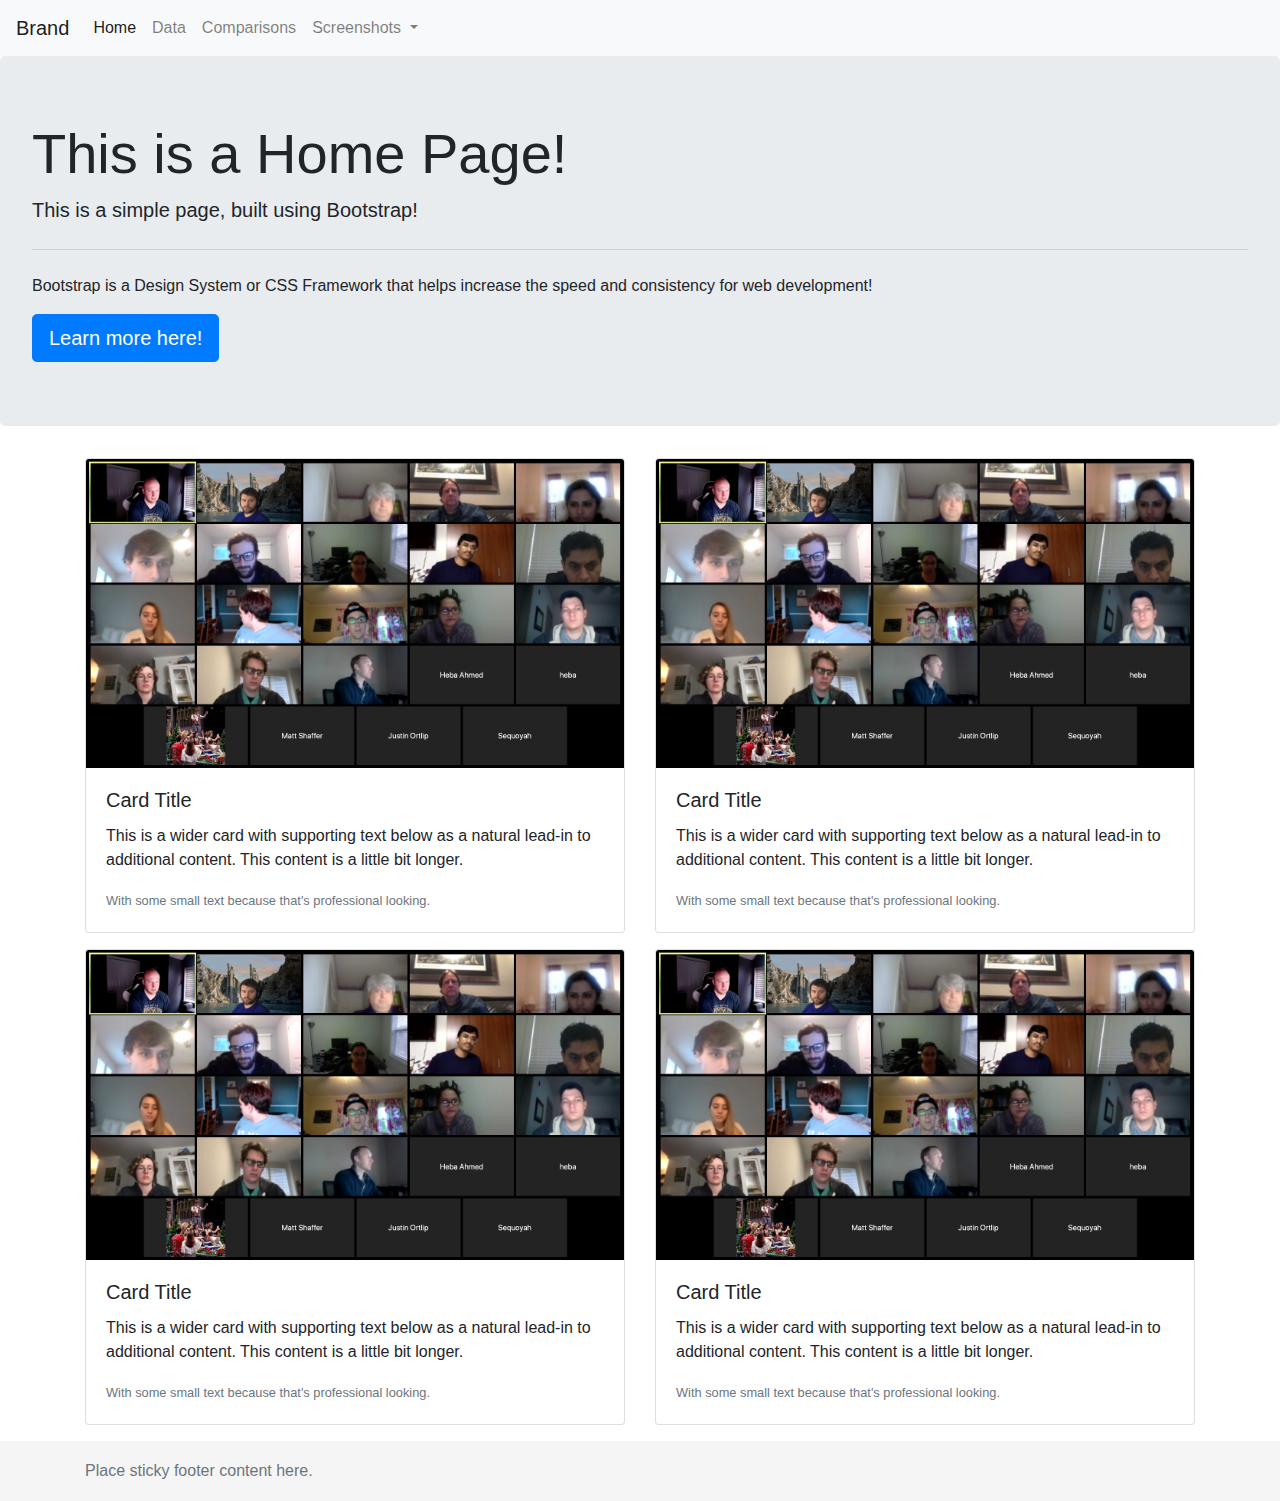
==== comparisons.html @ 61d9c92e "initial commit" ====
<!DOCTYPE html>
<html lang="en">
<head>
	<meta charset="UTF-8">
	<meta name="viewport" content="width=device-width, initial-scale=1.0">
	<!-- The title determines the content in the tab of your browser -->
	<title>My Page</title>
	<!-- This is the link to the Bootstrap CSS, this is placed above my custom CSS so my custom css will load after the bootstrap css -->
	<link rel="stylesheet" href="https://stackpath.bootstrapcdn.com/bootstrap/4.4.1/css/bootstrap.min.css" integrity="sha384-Vkoo8x4CGsO3+Hhxv8T/Q5PaXtkKtu6ug5TOeNV6gBiFeWPGFN9MuhOf23Q9Ifjh" crossorigin="anonymous">
	<link rel="stylesheet" href="assets/styles/style.css">
</head>
<body>
	<!-- This is the basic Bootstrap Navbar component with some custom information in there -->
	<nav class="navbar navbar-expand-lg navbar-light bg-light">
		<a class="navbar-brand" href="index.html">
			Brand
		</a>
		<!-- In Bootstrap they have functionality built into the navbar-toggler that allows for a responsive nav menu  -->
		<button class="navbar-toggler" type="button" data-toggle="collapse" data-target="#navbarSupportedContent" aria-controls="navbarSupportedContent" aria-expanded="false" aria-label="Toggle navigation">
			<span class="navbar-toggler-icon"></span>
		</button>

		<div class="collapse navbar-collapse" id="navbarSupportedContent">
			<ul class="navbar-nav mr-auto">
				<li class="nav-item active">
					<a class="nav-link" href="landing_page.html">Home</a>
				</li>
				<li class="nav-item">
					<a class="nav-link" href="data.html">Data</a>
				</li>
				<li class="nav-item">
					<a class="nav-link" href="comparisons.html">Comparisons</a>
				</li>
				<!-- Bootstrap does not use a select and option element combination to handle dropdowns, they rely on JavaScript to do the heavy lifting -->
				<li class="nav-item dropdown">
					<a class="nav-link dropdown-toggle" href="#" id="navbarDropdown" role="button" data-toggle="dropdown" aria-haspopup="true" aria-expanded="false">
						Screenshots
					</a>
					<div class="dropdown-menu" aria-labelledby="navbarDropdown">
						<a class="dropdown-item" href="image_pages/one.html">One</a>
						<a class="dropdown-item" href="image_pages/two.html">Two</a>
						<a class="dropdown-item" href="image_pages/three.html">Three</a>
						<a class="dropdown-item" href="image_pages/four.html">Four</a>
					</div>
				</li>
			</ul>
		</div>
	</nav>
	<!--
		This is the Bootstrap Jumbotron Component, I do not have this in the section with the container class because the container class includes margin and I think that full width headers look good.
	-->
	<div class="jumbotron">
		<h1 class="display-4">This is a Home Page!</h1>
		<p class="lead">This is a simple page, built using Bootstrap!</p>
		<hr class="my-4">
		<p>Bootstrap is a Design System or CSS Framework that helps increase the speed and consistency for web development!</p>
		<a class="btn btn-primary btn-lg" href="https://getbootstrap.com" role="button">Learn more here!</a>
	</div>
	<!-- All of the content in this container will have margin, this also initializes the Bootstrap Grid -->
	<section class="container">
		<!-- Lets say I want a grid of four cards, 2 by 2 on medium-large screens but on small screens one on top of the other -->
		<div class="row">
			<div class="col-md-6">
				<!-- Reusing the same card from above -->
				<div class="card mb-3">
					<img src="assets/images/class.png" class="card-img-top" alt="The Class">
					<div class="card-body">
						<h5 class="card-title">Card Title</h5>
						<p class="card-text">This is a wider card with supporting text below as a natural lead-in to additional content. This content is a little bit longer.</p>
						<p class="card-text"><small class="text-muted">With some small text because that's professional looking.</small></p>
					</div>
				</div>
			</div>
			<div class="col-md-6">
				<!-- Reusing the same card from above -->
				<div class="card mb-3">
					<img src="assets/images/class.png" class="card-img-top" alt="The Class">
					<div class="card-body">
						<h5 class="card-title">Card Title</h5>
						<p class="card-text">This is a wider card with supporting text below as a natural lead-in to additional content. This content is a little bit longer.</p>
						<p class="card-text"><small class="text-muted">With some small text because that's professional looking.</small></p>
					</div>
				</div>
			</div>
		</div>
		<div class="row">
			<div class="col-md-6">
				<!-- Reusing the same card from above -->
				<div class="card mb-3">
					<img src="assets/images/class.png" class="card-img-top" alt="The Class">
					<div class="card-body">
						<h5 class="card-title">Card Title</h5>
						<p class="card-text">This is a wider card with supporting text below as a natural lead-in to additional content. This content is a little bit longer.</p>
						<p class="card-text"><small class="text-muted">With some small text because that's professional looking.</small></p>
					</div>
				</div>
			</div>
			<div class="col-md-6">
				<!-- Reusing the same card from above -->
				<div class="card mb-3">
					<img src="assets/images/class.png" class="card-img-top" alt="The Class">
					<div class="card-body">
						<h5 class="card-title">Card Title</h5>
						<p class="card-text">This is a wider card with supporting text below as a natural lead-in to additional content. This content is a little bit longer.</p>
						<p class="card-text"><small class="text-muted">With some small text because that's professional looking.</small></p>
					</div>
				</div>
			</div>
		</div>
	</section>


	<!-- FOOTER SECTION -->
	<footer class="footer">
      <div class="container">
        <span class="text-muted">Place sticky footer content here.</span>
      </div>
    </footer>
	<!-- END FOOTER SECTION -->

	<!--
		This is where I place my script tags, this is very similar to the link tags we have in the <head> section. The reason we place these at the bottom of the body is twofold:
			1. We want our HTML to load before our JS for page performance reasons
			2. We want our JS to load after HTML in order to make sure any JS attached to DOM elements can find those on the DOM
			Resource: https://faqs.skillcrush.com/article/176-where-should-js-script-tags-be-linked-in-html-documents
	-->
	<!-- This is a link to the external minified jQuery library which Bootstrap leverages for interactive elements, documentation: https://jquery.com/ -->
	<script src="https://code.jquery.com/jquery-3.4.1.slim.min.js" integrity="sha384-J6qa4849blE2+poT4WnyKhv5vZF5SrPo0iEjwBvKU7imGFAV0wwj1yYfoRSJoZ+n" crossorigin="anonymous"></script>
	<!-- This is a link to the external Popper.js library which Bootstrap leverages for interactive elements, documentation: https://popper.js.org/ -->
	<script src="https://cdn.jsdelivr.net/npm/popper.js@1.16.0/dist/umd/popper.min.js" integrity="sha384-Q6E9RHvbIyZFJoft+2mJbHaEWldlvI9IOYy5n3zV9zzTtmI3UksdQRVvoxMfooAo" crossorigin="anonymous"></script>
	<!-- This is a link to the Bootstrap JS library, that Bootstrap has written to use with some of their interactive componenets -->
	<script src="https://stackpath.bootstrapcdn.com/bootstrap/4.4.1/js/bootstrap.min.js" integrity="sha384-wfSDF2E50Y2D1uUdj0O3uMBJnjuUD4Ih7YwaYd1iqfktj0Uod8GCExl3Og8ifwB6" crossorigin="anonymous"></script>
</body>
</html>
---- assets/styles/style.css ----
/* FOOTER STYLES */

.footer {
    width: 100%;
    height: 60px;
    line-height: 60px;
    background-color: #f5f5f5;
}
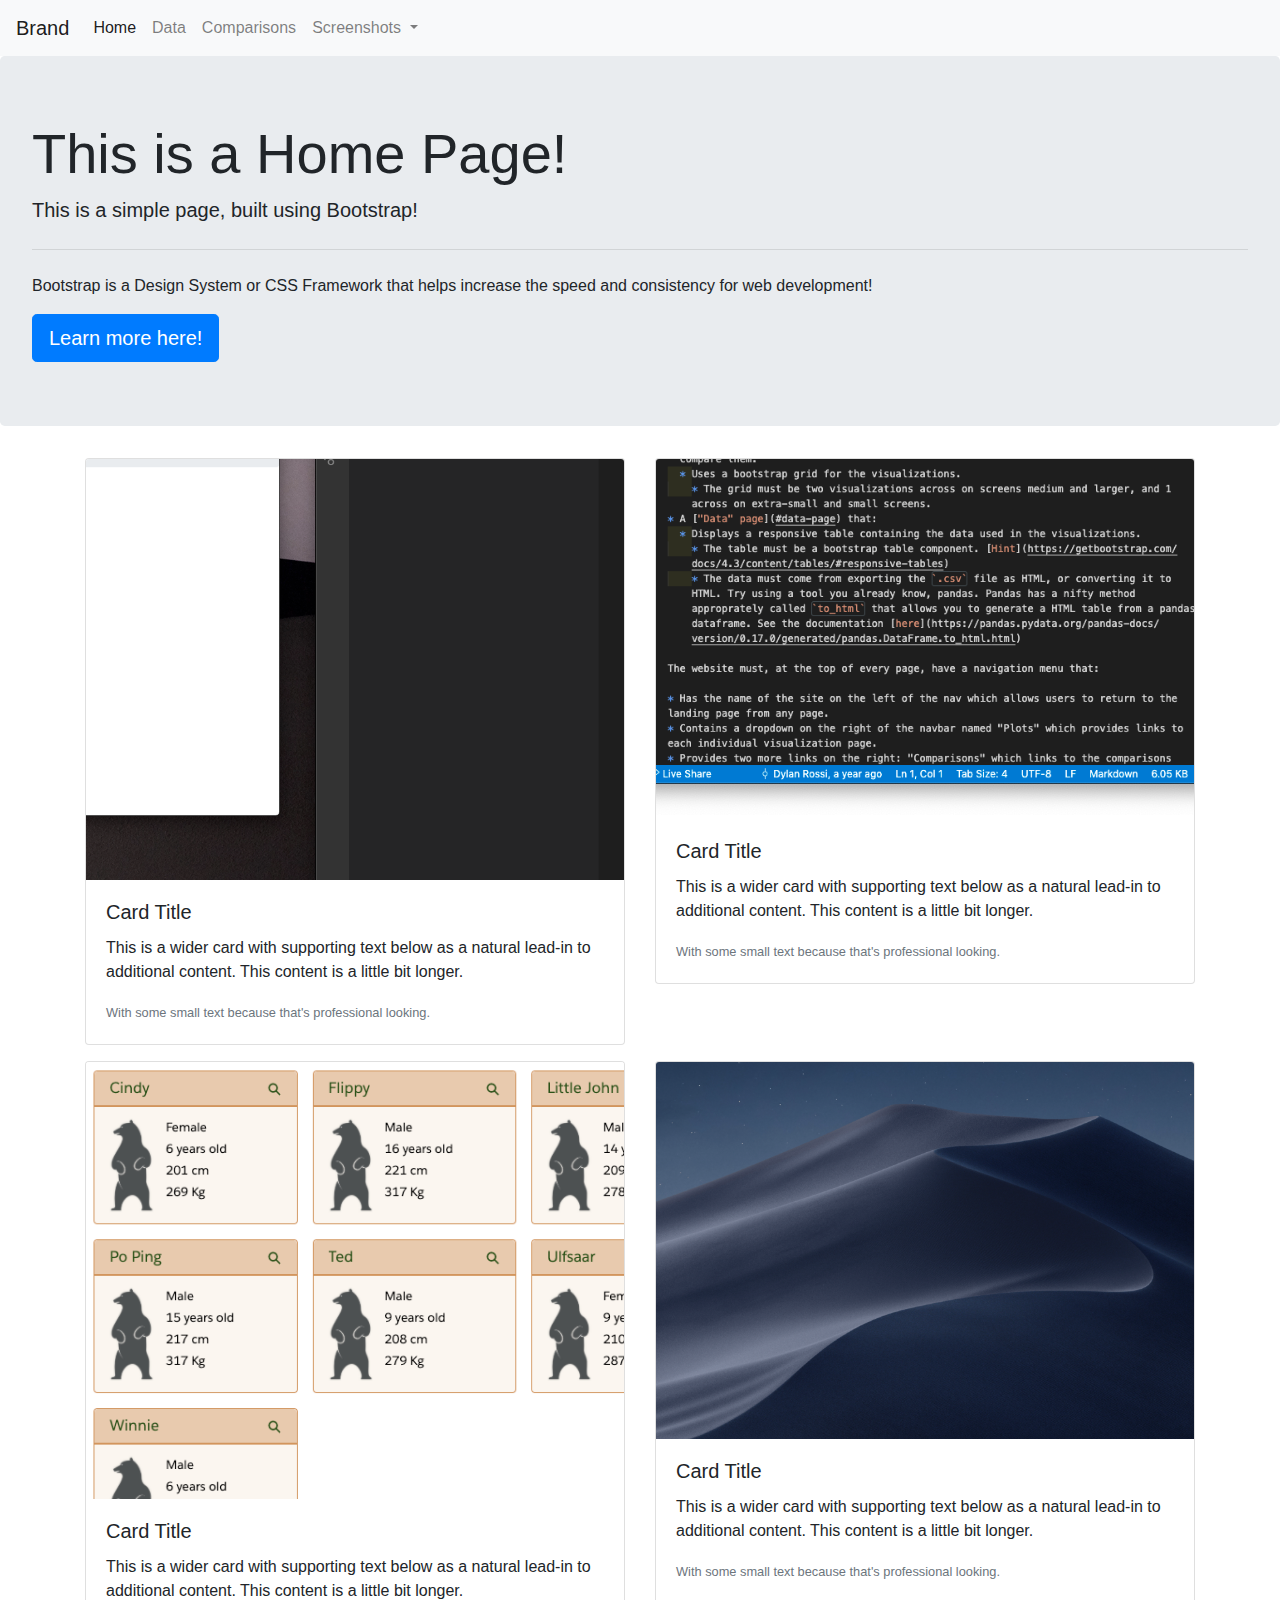
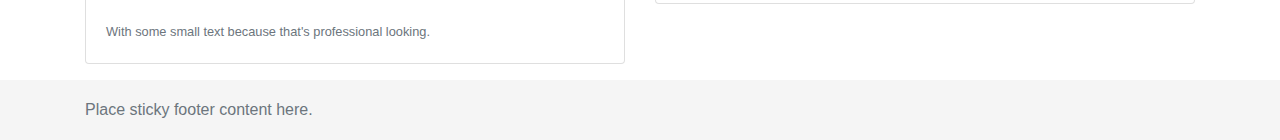
==== commit acf074d2: "final changes" ====
--- a/comparisons.html
+++ b/comparisons.html
@@ -63,7 +63,7 @@
 			<div class="col-md-6">
 				<!-- Reusing the same card from above -->
 				<div class="card mb-3">
-					<img src="assets/images/class.png" class="card-img-top" alt="The Class">
+					<img src="assets/images/screenshot_one.png" class="card-img-top" alt="The Class">
 					<div class="card-body">
 						<h5 class="card-title">Card Title</h5>
 						<p class="card-text">This is a wider card with supporting text below as a natural lead-in to additional content. This content is a little bit longer.</p>
@@ -74,7 +74,7 @@
 			<div class="col-md-6">
 				<!-- Reusing the same card from above -->
 				<div class="card mb-3">
-					<img src="assets/images/class.png" class="card-img-top" alt="The Class">
+					<img src="assets/images/screenshot_two.png" class="card-img-top" alt="The Class">
 					<div class="card-body">
 						<h5 class="card-title">Card Title</h5>
 						<p class="card-text">This is a wider card with supporting text below as a natural lead-in to additional content. This content is a little bit longer.</p>
@@ -87,7 +87,7 @@
 			<div class="col-md-6">
 				<!-- Reusing the same card from above -->
 				<div class="card mb-3">
-					<img src="assets/images/class.png" class="card-img-top" alt="The Class">
+					<img src="assets/images/screenshot_three.png" class="card-img-top" alt="The Class">
 					<div class="card-body">
 						<h5 class="card-title">Card Title</h5>
 						<p class="card-text">This is a wider card with supporting text below as a natural lead-in to additional content. This content is a little bit longer.</p>
@@ -98,7 +98,7 @@
 			<div class="col-md-6">
 				<!-- Reusing the same card from above -->
 				<div class="card mb-3">
-					<img src="assets/images/class.png" class="card-img-top" alt="The Class">
+					<img src="assets/images/screenshot_four.png" class="card-img-top" alt="The Class">
 					<div class="card-body">
 						<h5 class="card-title">Card Title</h5>
 						<p class="card-text">This is a wider card with supporting text below as a natural lead-in to additional content. This content is a little bit longer.</p>
